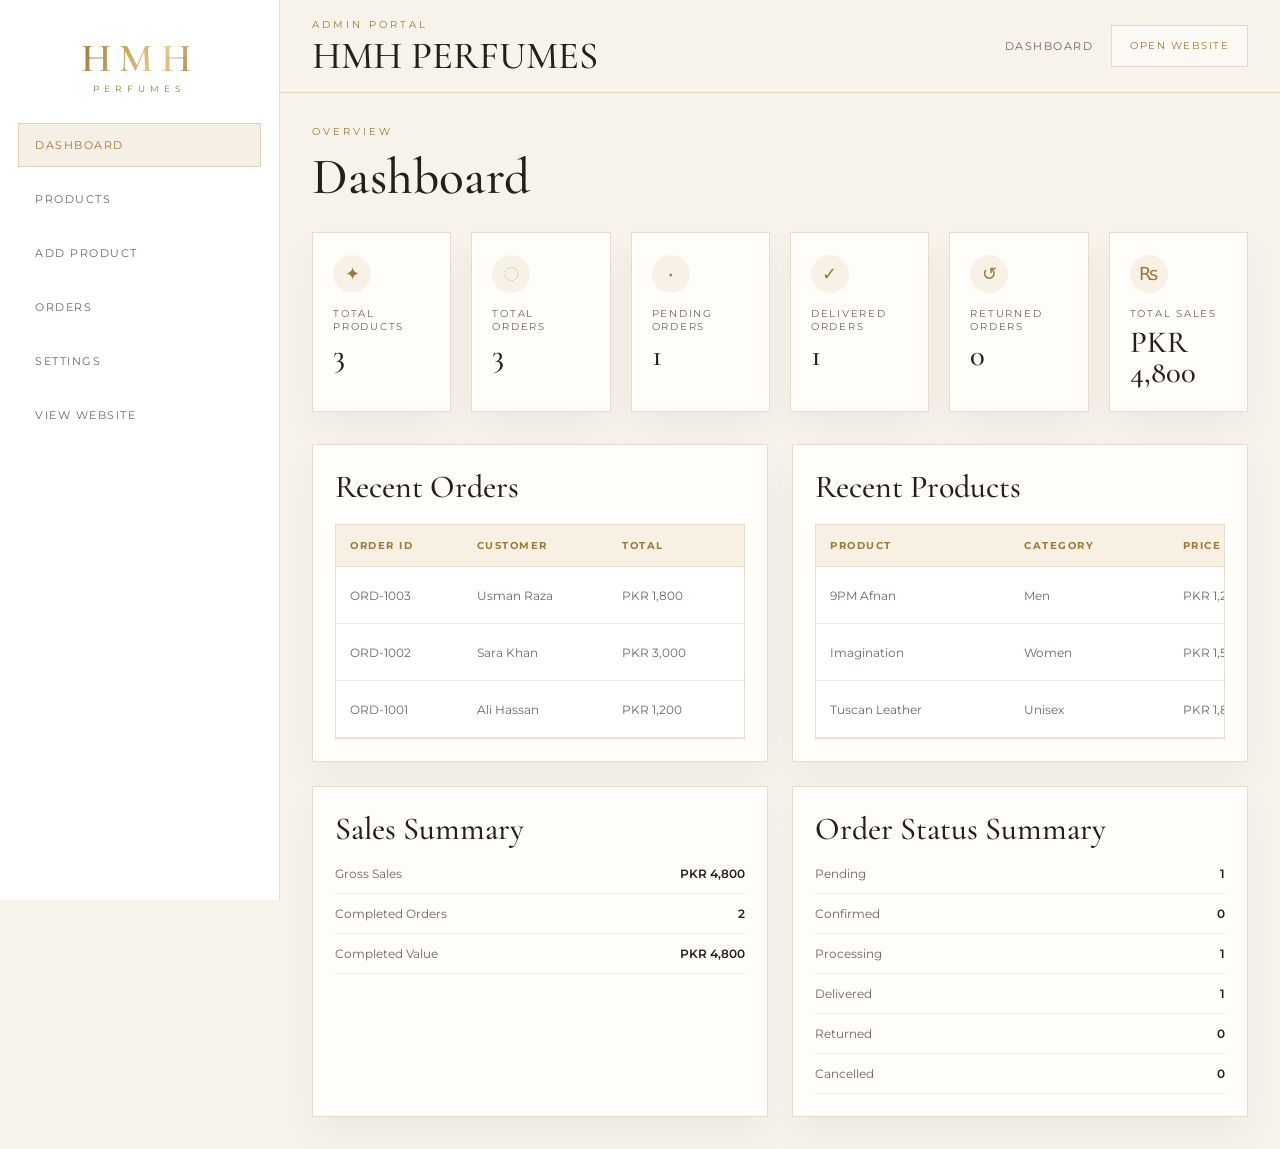
==== manage/index.html @ 7d11ba6c "Complete HMH Perfumes website and admin portal" ====
<!DOCTYPE html>
<html lang="en">
<head>
    <meta charset="UTF-8">
    <meta name="viewport" content="width=device-width, initial-scale=1.0">

    <title>HMH Perfumes Admin</title>

    <link rel="preconnect" href="https://fonts.googleapis.com">
    <link rel="preconnect" href="https://fonts.gstatic.com" crossorigin>

    <link
        href="https://fonts.googleapis.com/css2?family=Cormorant+Garamond:wght@400;500;600;700&family=Montserrat:wght@300;400;500;600;700&display=swap"
        rel="stylesheet"
    >

    <link rel="stylesheet" href="manage.css">
</head>
<body>

    <div class="admin-shell">

        <aside class="sidebar">

            <div class="sidebar-header">
                <a href="../index.html" class="brand">
                    <span class="brand-main">HMH</span>
                    <span class="brand-sub">PERFUMES</span>
                </a>
            </div>

            <nav class="sidebar-nav">
                <button class="nav-btn active" data-target="dashboardPanel">Dashboard</button>
                <button class="nav-btn" data-target="productsPanel">Products</button>
                <button class="nav-btn" data-target="addProductPanel">Add Product</button>
                <button class="nav-btn" data-target="ordersPanel">Orders</button>
                <button class="nav-btn" data-target="settingsPanel">Settings</button>
                <a href="../index.html" class="view-website">View Website</a>
            </nav>

        </aside>

        <div class="main-panel">

            <header class="topbar">

                <div class="title-group">
                    <p class="eyebrow">Admin Portal</p>
                    <h1>HMH PERFUMES</h1>
                </div>

                <div class="topbar-actions">
                    <span id="currentPageTitle">Dashboard</span>
                    <a href="../index.html" class="topbar-link">Open Website</a>
                </div>

            </header>

            <main class="content">

                <section id="dashboardPanel" class="panel active">

                    <div class="page-head">
                        <div>
                            <p class="eyebrow">Overview</p>
                            <h2>Dashboard</h2>
                        </div>
                    </div>

                    <div id="statsGrid" class="stats-grid"></div>

                    <div class="summary-grid">

                        <div class="summary-card large-card">
                            <div class="card-head">
                                <h3>Recent Orders</h3>
                            </div>

                            <div class="table-wrapper">
                                <table>
                                    <thead>
                                        <tr>
                                            <th>Order ID</th>
                                            <th>Customer</th>
                                            <th>Total</th>
                                            <th>Status</th>
                                            <th>Date</th>
                                        </tr>
                                    </thead>
                                    <tbody id="recentOrdersBody"></tbody>
                                </table>
                            </div>
                        </div>

                        <div class="summary-card large-card">
                            <div class="card-head">
                                <h3>Recent Products</h3>
                            </div>

                            <div class="table-wrapper">
                                <table>
                                    <thead>
                                        <tr>
                                            <th>Product</th>
                                            <th>Category</th>
                                            <th>Price</th>
                                            <th>Status</th>
                                        </tr>
                                    </thead>
                                    <tbody id="recentProductsBody"></tbody>
                                </table>
                            </div>
                        </div>

                    </div>

                    <div class="summary-grid lower-grid">

                        <div class="summary-card">
                            <div class="card-head">
                                <h3>Sales Summary</h3>
                            </div>
                            <div id="salesSummary" class="mini-list"></div>
                        </div>

                        <div class="summary-card">
                            <div class="card-head">
                                <h3>Order Status Summary</h3>
                            </div>
                            <div id="statusSummary" class="mini-list"></div>
                        </div>

                    </div>

                </section>

                <section id="productsPanel" class="panel">

                    <div class="page-head">
                        <div>
                            <p class="eyebrow">Catalog</p>
                            <h2>Products</h2>
                        </div>
                        <button type="button" class="primary-btn" data-target="addProductPanel">Add Product</button>
                    </div>

                    <div class="toolbar">
                        <div class="search-box">
                            <input id="productSearch" type="text" placeholder="Search products...">
                        </div>

                        <div class="filter-box">
                            <select id="productFilter">
                                <option value="all">All Categories</option>
                                <option value="Men">Men</option>
                                <option value="Women">Women</option>
                                <option value="Unisex">Unisex</option>
                                <option value="Children">Children</option>
                                <option value="Office">Office</option>
                                <option value="Casual">Casual</option>
                            </select>
                        </div>
                    </div>

                    <div class="table-wrapper">
                        <table class="data-table">
                            <thead>
                                <tr>
                                    <th>Image</th>
                                    <th>Product Name</th>
                                    <th>Category</th>
                                    <th>Price</th>
                                    <th>Size</th>
                                    <th>Status</th>
                                    <th>Actions</th>
                                </tr>
                            </thead>
                            <tbody id="productsTableBody"></tbody>
                        </table>
                    </div>

                </section>

                <section id="addProductPanel" class="panel">

                    <div class="page-head">
                        <div>
                            <p class="eyebrow">Catalog</p>
                            <h2 id="productFormTitle">Add Product</h2>
                        </div>
                    </div>

                    <form id="productForm" class="product-form">

                        <div class="form-section">

                            <h3>Product Information</h3>

                            <div class="field-grid">
                                <div class="field">
                                    <label for="productName">Product Name</label>
                                    <input id="productName" name="productName" type="text">
                                    <small class="error-text" data-error-for="productName"></small>
                                </div>

                                <div class="field">
                                    <label for="productCategory">Category</label>
                                    <select id="productCategory" name="productCategory">
                                        <option value="">Select category</option>
                                        <option value="Men">Men</option>
                                        <option value="Women">Women</option>
                                        <option value="Unisex">Unisex</option>
                                        <option value="Children">Children</option>
                                        <option value="Office">Office</option>
                                        <option value="Casual">Casual</option>
                                    </select>
                                    <small class="error-text" data-error-for="productCategory"></small>
                                </div>

                                <div class="field">
                                    <label for="productSize">Size</label>
                                    <input id="productSize" name="productSize" type="text" placeholder="e.g. 100ml">
                                    <small class="error-text" data-error-for="productSize"></small>
                                </div>

                                <div class="field">
                                    <label for="productPrice">Price</label>
                                    <input id="productPrice" name="productPrice" type="number" min="1" step="1">
                                    <small class="error-text" data-error-for="productPrice"></small>
                                </div>
                            </div>

                        </div>

                        <div class="form-section">

                            <h3>Description</h3>

                            <div class="field">
                                <label for="productDescription">Product Description</label>
                                <textarea id="productDescription" name="productDescription" rows="5"></textarea>
                                <small class="error-text" data-error-for="productDescription"></small>
                            </div>

                        </div>

                        <div class="form-section">

                            <h3>Product Image</h3>

                            <div class="field">
                                <label for="productImage">Image Upload</label>
                                <input id="productImage" name="productImage" type="file" accept="image/*">
                                <small class="field-hint">Upload an image from your device. If you do not choose a new image, the current image is kept on edit.</small>
                            </div>

                            <div class="image-preview-box">
                                <img id="productImagePreview" alt="Product preview" src="">
                            </div>

                        </div>

                        <div class="form-section">

                            <h3>Status</h3>

                            <div class="field">
                                <label for="productStatus">Product Status</label>
                                <select id="productStatus" name="productStatus">
                                    <option value="Available">Available</option>
                                    <option value="Out of Stock">Out of Stock</option>
                                    <option value="Hidden">Hidden</option>
                                </select>
                            </div>

                        </div>

                        <div class="form-actions">
                            <button type="button" class="secondary-btn" id="cancelProductEdit">Cancel</button>
                            <button type="submit" class="primary-btn">Save Product</button>
                        </div>

                        <div id="formMessage" class="form-message" aria-live="polite"></div>

                    </form>

                </section>

                <section id="ordersPanel" class="panel">

                    <div class="page-head">
                        <div>
                            <p class="eyebrow">Operations</p>
                            <h2>Orders</h2>
                        </div>
                    </div>

                    <div class="toolbar">
                        <div class="search-box">
                            <input id="orderSearch" type="text" placeholder="Search orders...">
                        </div>

                        <div class="filter-box">
                            <select id="orderFilter">
                                <option value="all">All Statuses</option>
                                <option value="Pending">Pending</option>
                                <option value="Confirmed">Confirmed</option>
                                <option value="Processing">Processing</option>
                                <option value="Delivered">Delivered</option>
                                <option value="Returned">Returned</option>
                                <option value="Cancelled">Cancelled</option>
                            </select>
                        </div>

                        <div class="filter-box">
                            <select id="orderSort">
                                <option value="date-desc">Sort: Newest</option>
                                <option value="date-asc">Sort: Oldest</option>
                                <option value="total-desc">Sort: Highest Total</option>
                                <option value="total-asc">Sort: Lowest Total</option>
                            </select>
                        </div>
                    </div>

                    <div class="table-wrapper">
                        <table class="data-table">
                            <thead>
                                <tr>
                                    <th>Order ID</th>
                                    <th>Customer</th>
                                    <th>WhatsApp</th>
                                    <th>Products</th>
                                    <th>Total</th>
                                    <th>Status</th>
                                    <th>Date</th>
                                    <th>Actions</th>
                                </tr>
                            </thead>
                            <tbody id="ordersTableBody"></tbody>
                        </table>
                    </div>

                </section>

                <section id="settingsPanel" class="panel">

                    <div class="page-head">
                        <div>
                            <p class="eyebrow">System</p>
                            <h2>Settings</h2>
                        </div>
                    </div>

                    <div class="settings-grid">

                        <div class="settings-card">
                            <h3>Prototype Storage</h3>
                            <p>
                                This admin portal currently stores product and order data in localStorage so the project stays fully static and works on Vercel without a backend.
                            </p>
                        </div>

                        <div class="settings-card">
                            <h3>Storage Keys</h3>
                            <ul>
                                <li>Products: <strong>hmhProducts</strong></li>
                                <li>Orders: <strong>hmhOrders</strong></li>
                                <li>Cart: <strong>hmhPerfumesCart</strong></li>
                            </ul>
                        </div>

                        <div class="settings-card">
                            <h3>Data Actions</h3>
                            <div class="settings-actions">
                                <button type="button" class="primary-btn" id="resetProductsBtn">Reset Demo Products</button>
                                <button type="button" class="secondary-btn" id="clearAllDataBtn">Clear Stored Data</button>
                            </div>
                        </div>

                    </div>

                </section>

            </main>

        </div>

    </div>

    <script src="manage.js"></script>
</body>
</html>
---- manage/manage.css ----
:root {
    --bg: #f7f3ea;
    --panel: #fffdf9;
    --panel-alt: #f5efe6;
    --gold: #c5a15a;
    --gold-dark: #9d7938;
    --gold-light: #e4cf9a;
    --text: #241f1a;
    --muted: #6e665f;
    --border: rgba(157, 121, 56, 0.25);
    --danger: #a44338;
    --success: #4f7f4d;
    --serif: "Cormorant Garamond", Georgia, serif;
    --sans: "Montserrat", Arial, sans-serif;
}

* {
    margin: 0;
    padding: 0;
    box-sizing: border-box;
}

html {
    scroll-behavior: smooth;
}

body {
    background: var(--bg);
    color: var(--text);
    font-family: var(--sans);
    overflow-x: hidden;
}

button,
input,
select,
textarea {
    font-family: inherit;
}

img {
    max-width: 100%;
    display: block;
}

button {
    cursor: pointer;
}

a {
    color: inherit;
    text-decoration: none;
}

.admin-shell {
    display: flex;
    min-height: 100vh;
}

.sidebar {
    width: 280px;
    background: rgba(255, 255, 255, 0.96);
    border-right: 1px solid var(--border);
    padding: 28px 18px;
    position: sticky;
    top: 0;
    height: 100vh;
}

.sidebar-header {
    padding: 10px 12px 30px;
}

.brand {
    display: flex;
    flex-direction: column;
    align-items: center;
    line-height: 1;
}

.brand-main {
    font-family: var(--serif);
    font-size: 40px;
    font-weight: 600;
    letter-spacing: 8px;
    background: linear-gradient(110deg, var(--gold-dark), var(--gold), #e5cc91, var(--gold-dark));
    -webkit-background-clip: text;
    background-clip: text;
    color: transparent;
}

.brand-sub {
    margin-top: 6px;
    font-size: 9px;
    letter-spacing: 5px;
    color: var(--gold-dark);
}

.sidebar-nav {
    display: flex;
    flex-direction: column;
    gap: 10px;
}

.nav-btn,
.view-website {
    display: flex;
    align-items: center;
    justify-content: flex-start;
    width: 100%;
    padding: 14px 16px;
    border: 1px solid transparent;
    border-radius: 0;
    background: transparent;
    color: var(--muted);
    font-size: 11px;
    letter-spacing: 1.5px;
    text-transform: uppercase;
    text-align: left;
    transition: 0.25s ease;
}

.nav-btn:hover,
.nav-btn.active,
.view-website:hover {
    background: var(--panel-alt);
    border-color: var(--border);
    color: var(--gold-dark);
}

.main-panel {
    flex: 1;
    display: flex;
    flex-direction: column;
}

.topbar {
    position: sticky;
    top: 0;
    z-index: 100;
    min-height: 90px;
    background: rgba(247, 243, 234, 0.96);
    border-bottom: 1px solid var(--border);
    display: flex;
    align-items: center;
    justify-content: space-between;
    gap: 20px;
    padding: 18px 32px;
    backdrop-filter: blur(8px);
}

.title-group h1 {
    font-family: var(--serif);
    font-size: clamp(36px, 3vw, 52px);
    line-height: 0.9;
    font-weight: 500;
}

.eyebrow {
    font-size: 10px;
    letter-spacing: 3px;
    text-transform: uppercase;
    color: var(--gold-dark);
    margin-bottom: 8px;
}

.topbar-actions {
    display: flex;
    align-items: center;
    gap: 18px;
    flex-wrap: wrap;
}

#currentPageTitle {
    font-size: 11px;
    letter-spacing: 1.5px;
    text-transform: uppercase;
    color: var(--muted);
}

.topbar-link {
    display: inline-flex;
    align-items: center;
    justify-content: center;
    min-height: 42px;
    padding: 0 18px;
    border: 1px solid var(--border);
    color: var(--gold-dark);
    background: rgba(255, 255, 255, 0.5);
    font-size: 10px;
    letter-spacing: 1.5px;
    text-transform: uppercase;
}

.content {
    padding: 32px;
}

.panel {
    display: none;
}

.panel.active {
    display: block;
}

.page-head {
    display: flex;
    align-items: center;
    justify-content: space-between;
    gap: 18px;
    margin-bottom: 24px;
}

.page-head h2 {
    font-family: var(--serif);
    font-size: clamp(40px, 4vw, 58px);
    font-weight: 500;
}

.primary-btn,
.secondary-btn {
    min-height: 46px;
    padding: 0 22px;
    border: 1px solid var(--gold);
    font-size: 10px;
    letter-spacing: 1.6px;
    text-transform: uppercase;
    transition: 0.25s ease;
}

.primary-btn {
    background: var(--gold);
    color: white;
}

.primary-btn:hover {
    background: var(--gold-dark);
    border-color: var(--gold-dark);
}

.secondary-btn {
    background: transparent;
    color: var(--gold-dark);
}

.secondary-btn:hover {
    background: var(--panel-alt);
}

.stats-grid {
    display: grid;
    grid-template-columns: repeat(6, minmax(0, 1fr));
    gap: 20px;
    margin-bottom: 32px;
}

.stat-card,
.summary-card,
.settings-card {
    background: var(--panel);
    border: 1px solid var(--border);
    box-shadow: 0 16px 35px rgba(38, 30, 22, 0.04);
}

.stat-card {
    padding: 22px 20px;
}

.stat-icon {
    width: 38px;
    height: 38px;
    border-radius: 50%;
    background: rgba(197, 161, 90, 0.12);
    display: flex;
    align-items: center;
    justify-content: center;
    color: var(--gold-dark);
    font-size: 18px;
    margin-bottom: 14px;
}

.stat-label {
    font-size: 10px;
    letter-spacing: 1.75px;
    text-transform: uppercase;
    color: var(--muted);
}

.stat-value {
    margin-top: 8px;
    font-family: var(--serif);
    font-size: clamp(30px, 2.4vw, 42px);
    line-height: 1;
    font-weight: 500;
}

.summary-grid {
    display: grid;
    grid-template-columns: repeat(2, minmax(0, 1fr));
    gap: 24px;
    margin-bottom: 24px;
}

.lower-grid {
    margin-bottom: 0;
}

.summary-card {
    padding: 22px;
}

.card-head {
    margin-bottom: 18px;
}

.card-head h3 {
    font-family: var(--serif);
    font-size: 32px;
    font-weight: 500;
}

.table-wrapper {
    overflow-x: auto;
    border: 1px solid var(--border);
    background: #fff;
}

.data-table,
.table-wrapper table {
    width: 100%;
    border-collapse: collapse;
    min-width: 720px;
}

.data-table th,
.data-table td,
.table-wrapper th,
.table-wrapper td {
    border-bottom: 1px solid rgba(157, 121, 56, 0.15);
    padding: 14px 14px;
    text-align: left;
    vertical-align: middle;
    font-size: 12px;
}

.data-table th,
.table-wrapper th {
    background: #f8f0e2;
    color: var(--gold-dark);
    font-size: 10px;
    letter-spacing: 1.5px;
    text-transform: uppercase;
    font-weight: 700;
}

.data-table td,
.table-wrapper td {
    color: var(--muted);
}

.product-thumb {
    width: 52px;
    height: 52px;
    border: 1px solid var(--border);
    background: var(--panel-alt);
    display: flex;
    align-items: center;
    justify-content: center;
    overflow: hidden;
}

.product-thumb img {
    width: 100%;
    height: 100%;
    object-fit: cover;
}

.badge {
    display: inline-flex;
    align-items: center;
    justify-content: center;
    min-width: 90px;
    min-height: 28px;
    padding: 0 10px;
    border: 1px solid var(--border);
    background: rgba(197, 161, 90, 0.08);
    color: var(--gold-dark);
    font-size: 10px;
    letter-spacing: 1px;
    text-transform: uppercase;
}

.action-group {
    display: flex;
    align-items: center;
    gap: 8px;
    flex-wrap: wrap;
}

.action-btn {
    border: 1px solid var(--border);
    background: transparent;
    color: var(--text);
    min-height: 32px;
    padding: 0 10px;
    font-size: 10px;
    letter-spacing: 1px;
    text-transform: uppercase;
}

.action-btn.edit {
    border-color: rgba(157, 121, 56, 0.4);
    color: var(--gold-dark);
}

.action-btn.delete {
    border-color: rgba(164, 67, 56, 0.38);
    color: var(--danger);
}

.toolbar {
    display: flex;
    align-items: center;
    justify-content: space-between;
    gap: 16px;
    flex-wrap: wrap;
    margin-bottom: 18px;
}

.search-box,
.filter-box {
    display: flex;
    align-items: center;
}

.search-box {
    flex: 1;
    min-width: 220px;
}

.search-box input,
.filter-box select,
.field input,
.field select,
.field textarea {
    width: 100%;
    border: 1px solid rgba(157, 121, 56, 0.35);
    background: white;
    min-height: 46px;
    padding: 0 14px;
    color: var(--text);
    font-size: 13px;
}

.field textarea {
    min-height: 130px;
    padding-top: 12px;
    resize: vertical;
}

.filter-box select {
    min-width: 200px;
}

.product-form {
    background: var(--panel);
    border: 1px solid var(--border);
    padding: 24px;
}

.form-section {
    padding: 20px 0;
    border-top: 1px solid rgba(157, 121, 56, 0.18);
}

.form-section:first-of-type {
    border-top: none;
    padding-top: 0;
}

.form-section h3 {
    font-family: var(--serif);
    font-size: 30px;
    font-weight: 500;
    margin-bottom: 18px;
}

.field-grid {
    display: grid;
    grid-template-columns: repeat(2, minmax(0, 1fr));
    gap: 18px;
}

.field {
    display: flex;
    flex-direction: column;
    gap: 10px;
}

.field label {
    font-size: 10px;
    letter-spacing: 1.5px;
    text-transform: uppercase;
    color: var(--gold-dark);
    font-weight: 600;
}

.field-hint {
    color: var(--muted);
    font-size: 11px;
    line-height: 1.6;
}

.error-text {
    min-height: 16px;
    color: var(--danger);
    font-size: 11px;
}

.image-preview-box {
    margin-top: 14px;
    width: min(260px, 100%);
    min-height: 200px;
    border: 1px solid var(--border);
    background: linear-gradient(180deg, #fff, var(--panel-alt));
    display: flex;
    align-items: center;
    justify-content: center;
    overflow: hidden;
}

.image-preview-box img {
    width: 100%;
    height: 100%;
    object-fit: cover;
    display: none;
}

.image-preview-box img.visible {
    display: block;
}

.form-actions {
    display: flex;
    justify-content: flex-end;
    gap: 12px;
    margin-top: 22px;
    flex-wrap: wrap;
}

.form-message {
    display: none;
    margin-top: 18px;
    padding: 12px 14px;
    border: 1px solid rgba(79, 127, 77, 0.35);
    background: rgba(79, 127, 77, 0.07);
    color: var(--success);
    font-size: 12px;
}

.form-message.visible {
    display: block;
}

.settings-grid {
    display: grid;
    grid-template-columns: repeat(3, minmax(0, 1fr));
    gap: 24px;
}

.settings-card {
    padding: 24px;
}

.settings-card h3 {
    font-family: var(--serif);
    font-size: 32px;
    font-weight: 500;
    margin-bottom: 14px;
}

.settings-card p,
.settings-card li {
    color: var(--muted);
    font-size: 14px;
    line-height: 1.8;
}

.settings-card ul {
    list-style: none;
    display: flex;
    flex-direction: column;
    gap: 10px;
}

.settings-actions {
    display: flex;
    flex-direction: column;
    gap: 12px;
}

.mini-list {
    display: flex;
    flex-direction: column;
    gap: 12px;
}

.mini-list-item {
    display: flex;
    align-items: center;
    justify-content: space-between;
    gap: 14px;
    padding-bottom: 12px;
    border-bottom: 1px solid rgba(157, 121, 56, 0.15);
    color: var(--muted);
    font-size: 12px;
}

.mini-list-item span:last-child {
    color: var(--text);
    font-weight: 600;
}

.empty-message {
    color: var(--muted);
    font-size: 13px;
    padding: 18px;
}

@media (max-width: 1200px) {
    .stats-grid {
        grid-template-columns: repeat(3, minmax(0, 1fr));
    }
}

@media (max-width: 980px) {
    .admin-shell {
        flex-direction: column;
    }

    .sidebar {
        position: relative;
        width: 100%;
        height: auto;
        border-right: none;
        border-bottom: 1px solid var(--border);
        padding-bottom: 18px;
    }

    .sidebar-nav {
        flex-direction: row;
        flex-wrap: wrap;
    }

    .summary-grid,
    .settings-grid {
        grid-template-columns: 1fr;
    }
}

@media (max-width: 760px) {
    .content {
        padding: 22px 18px 28px;
    }

    .topbar {
        padding: 16px 18px;
    }

    .page-head {
        align-items: flex-start;
        flex-direction: column;
    }

    .stats-grid,
    .field-grid {
        grid-template-columns: 1fr;
    }

    .toolbar {
        flex-direction: column;
        align-items: stretch;
    }

    .search-box,
    .filter-box {
        width: 100%;
    }
}

@media (max-width: 520px) {
    .sidebar-nav {
        flex-direction: column;
    }

    .topbar {
        flex-direction: column;
        align-items: flex-start;
    }

    .title-group h1 {
        font-size: 34px;
    }

    .data-table,
    .table-wrapper table {
        min-width: 620px;
    }
}
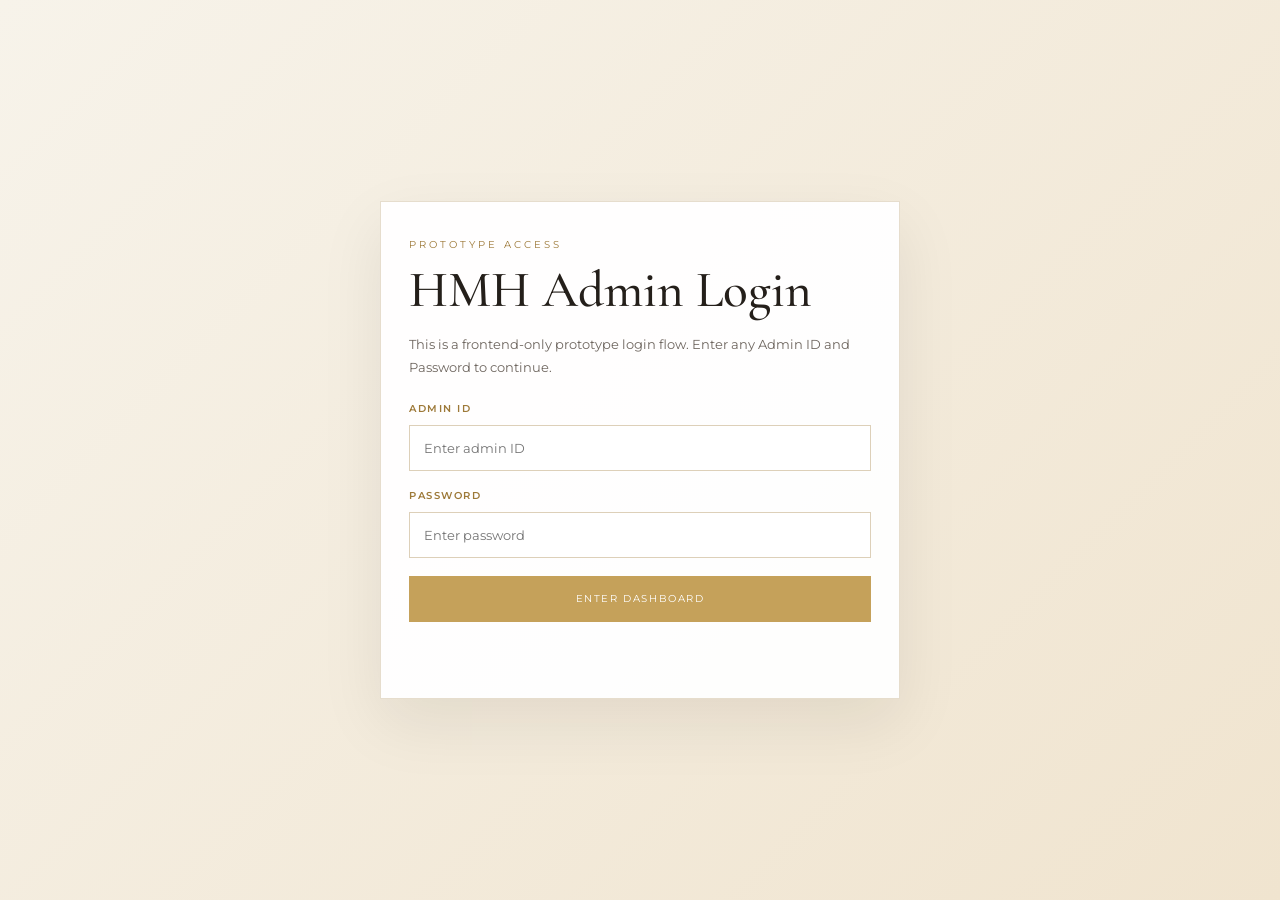
==== commit 232af7f8: "Update website" ====
--- a/manage/index.html
+++ b/manage/index.html
@@ -18,7 +18,32 @@
 </head>
 <body>
 
-    <div class="admin-shell">
+    <div id="adminLoginScreen" class="admin-login-screen">
+        <div class="admin-login-card">
+            <p class="eyebrow">Prototype Access</p>
+            <h1>HMH Admin Login</h1>
+            <p class="login-note">
+                This is a frontend-only prototype login flow. Enter any Admin ID and Password to continue.
+            </p>
+
+            <form id="adminLoginForm" class="admin-login-form">
+                <div class="field">
+                    <label for="adminId">Admin ID</label>
+                    <input id="adminId" name="adminId" type="text" placeholder="Enter admin ID">
+                </div>
+
+                <div class="field">
+                    <label for="adminPassword">Password</label>
+                    <input id="adminPassword" name="adminPassword" type="password" placeholder="Enter password">
+                </div>
+
+                <button type="submit" class="primary-btn full-width">Enter Dashboard</button>
+                <p id="adminLoginError" class="admin-login-error" aria-live="polite"></p>
+            </form>
+        </div>
+    </div>
+
+    <div id="adminApp" class="admin-shell hidden">
 
         <aside class="sidebar">
 
@@ -52,6 +77,7 @@
                 <div class="topbar-actions">
                     <span id="currentPageTitle">Dashboard</span>
                     <a href="../index.html" class="topbar-link">Open Website</a>
+                    <button type="button" class="secondary-btn logout-btn" id="logoutAdminBtn">Logout</button>
                 </div>
 
             </header>
--- a/manage/manage.css
+++ b/manage/manage.css
@@ -128,6 +128,91 @@
     color: var(--gold-dark);
 }
 
+.admin-shell.hidden {
+    display: none;
+}
+
+.admin-login-screen {
+    min-height: 100vh;
+    display: flex;
+    align-items: center;
+    justify-content: center;
+    padding: 24px;
+    background: linear-gradient(135deg, #f7f3ea 0%, #f0e4cf 100%);
+}
+
+.admin-login-screen.hidden {
+    display: none;
+}
+
+.admin-login-card {
+    width: min(520px, 100%);
+    background: rgba(255, 255, 255, 0.96);
+    border: 1px solid var(--border);
+    box-shadow: 0 24px 60px rgba(29, 21, 13, 0.08);
+    padding: 36px 28px;
+}
+
+.admin-login-card h1 {
+    font-family: var(--serif);
+    font-size: clamp(40px, 4vw, 54px);
+    font-weight: 500;
+    margin-bottom: 12px;
+}
+
+.login-note {
+    color: var(--muted);
+    font-size: 13px;
+    line-height: 1.7;
+    margin-bottom: 24px;
+}
+
+.admin-login-form {
+    display: flex;
+    flex-direction: column;
+    gap: 18px;
+}
+
+.admin-login-form .field {
+    display: flex;
+    flex-direction: column;
+    gap: 10px;
+}
+
+.admin-login-form label {
+    font-size: 10px;
+    letter-spacing: 1.5px;
+    text-transform: uppercase;
+    color: var(--gold-dark);
+    font-weight: 600;
+}
+
+.admin-login-form input {
+    width: 100%;
+    border: 1px solid rgba(157, 121, 56, 0.35);
+    background: white;
+    min-height: 46px;
+    padding: 0 14px;
+    color: var(--text);
+    font-size: 13px;
+}
+
+.full-width {
+    width: 100%;
+}
+
+.admin-login-error {
+    min-height: 18px;
+    color: var(--danger);
+    font-size: 11px;
+    margin-top: 4px;
+}
+
+.logout-btn {
+    min-height: 38px;
+    padding: 0 16px;
+}
+
 .main-panel {
     flex: 1;
     display: flex;
